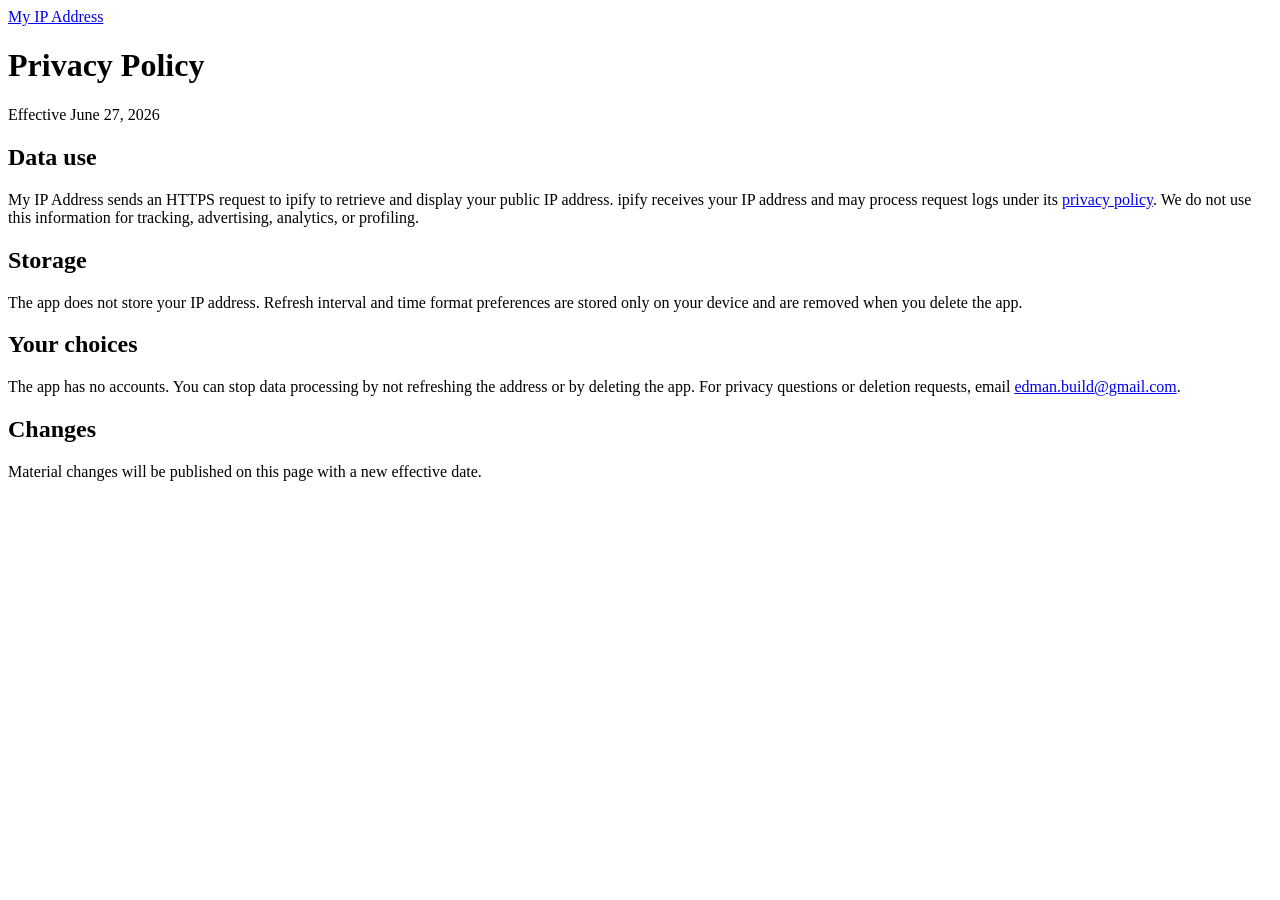
==== docs/privacy.html @ 71d8c607 "Add privacy policy page" ====
<!doctype html>
<html lang="en">
<head>
  <meta charset="utf-8">
  <meta name="viewport" content="width=device-width, initial-scale=1">
  <meta name="description" content="Privacy Policy for My IP Address.">
  <title>Privacy Policy - My IP Address</title>
  <link rel="stylesheet" href="styles.css">
</head>
<body>
  <main>
    <a class="back" href="index.html">My IP Address</a>
    <h1>Privacy Policy</h1>
    <p class="updated">Effective June 27, 2026</p>

    <h2>Data use</h2>
    <p>My IP Address sends an HTTPS request to ipify to retrieve and display your public IP address. ipify receives your IP address and may process request logs under its <a href="https://www.ipify.org/privacy-policy">privacy policy</a>. We do not use this information for tracking, advertising, analytics, or profiling.</p>

    <h2>Storage</h2>
    <p>The app does not store your IP address. Refresh interval and time format preferences are stored only on your device and are removed when you delete the app.</p>

    <h2>Your choices</h2>
    <p>The app has no accounts. You can stop data processing by not refreshing the address or by deleting the app. For privacy questions or deletion requests, email <a href="mailto:edman.build@gmail.com">edman.build@gmail.com</a>.</p>

    <h2>Changes</h2>
    <p>Material changes will be published on this page with a new effective date.</p>
  </main>
</body>
</html>
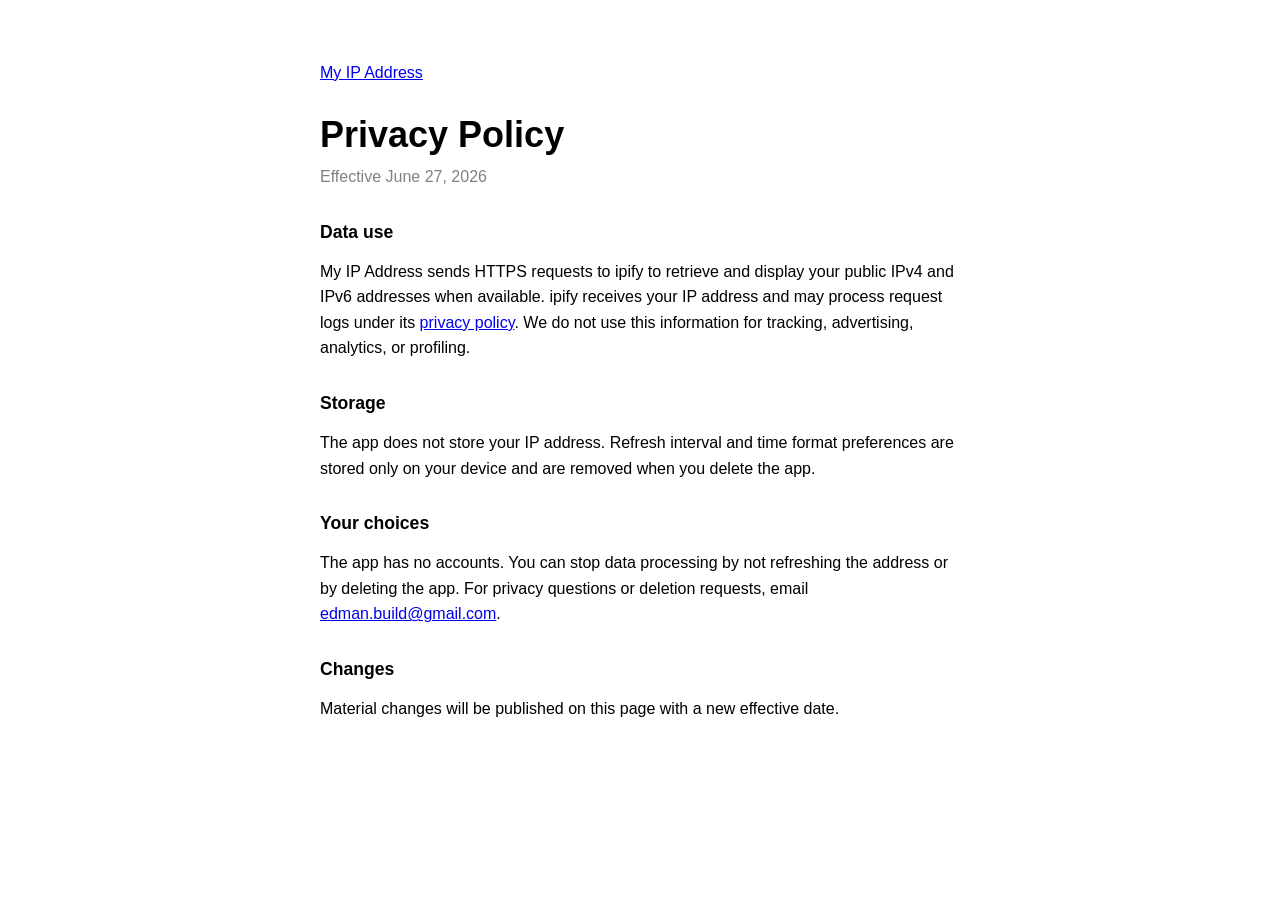
==== commit 8d3d2d91: "Update privacy policy regarding IP address usage" ====
--- a/docs/privacy.html
+++ b/docs/privacy.html
@@ -14,7 +14,7 @@
     <p class="updated">Effective June 27, 2026</p>
 
     <h2>Data use</h2>
-    <p>My IP Address sends an HTTPS request to ipify to retrieve and display your public IP address. ipify receives your IP address and may process request logs under its <a href="https://www.ipify.org/privacy-policy">privacy policy</a>. We do not use this information for tracking, advertising, analytics, or profiling.</p>
+    <p>My IP Address sends HTTPS requests to ipify to retrieve and display your public IPv4 and IPv6 addresses when available. ipify receives your IP address and may process request logs under its <a href="https://www.ipify.org/privacy-policy">privacy policy</a>. We do not use this information for tracking, advertising, analytics, or profiling.</p>
 
     <h2>Storage</h2>
     <p>The app does not store your IP address. Refresh interval and time format preferences are stored only on your device and are removed when you delete the app.</p>
--- a/docs/styles.css
+++ b/docs/styles.css
@@ -0,0 +1,52 @@
+:root {
+  color-scheme: light dark;
+  font-family: -apple-system, BlinkMacSystemFont, "Segoe UI", sans-serif;
+  background: Canvas;
+  color: CanvasText;
+}
+
+body {
+  margin: 0;
+}
+
+main {
+  width: min(40rem, calc(100% - 2rem));
+  margin: 0 auto;
+  padding: 4rem 0;
+}
+
+h1 {
+  margin: 0 0 0.5rem;
+  font-size: 2.25rem;
+  letter-spacing: 0;
+}
+
+h2 {
+  margin: 2rem 0 0.4rem;
+  font-size: 1.1rem;
+  letter-spacing: 0;
+}
+
+p {
+  line-height: 1.6;
+}
+
+a {
+  color: LinkText;
+}
+
+nav {
+  display: flex;
+  gap: 1.25rem;
+  margin-top: 2rem;
+}
+
+.back {
+  display: inline-block;
+  margin-bottom: 2rem;
+}
+
+.updated {
+  color: GrayText;
+  margin-top: 0;
+}
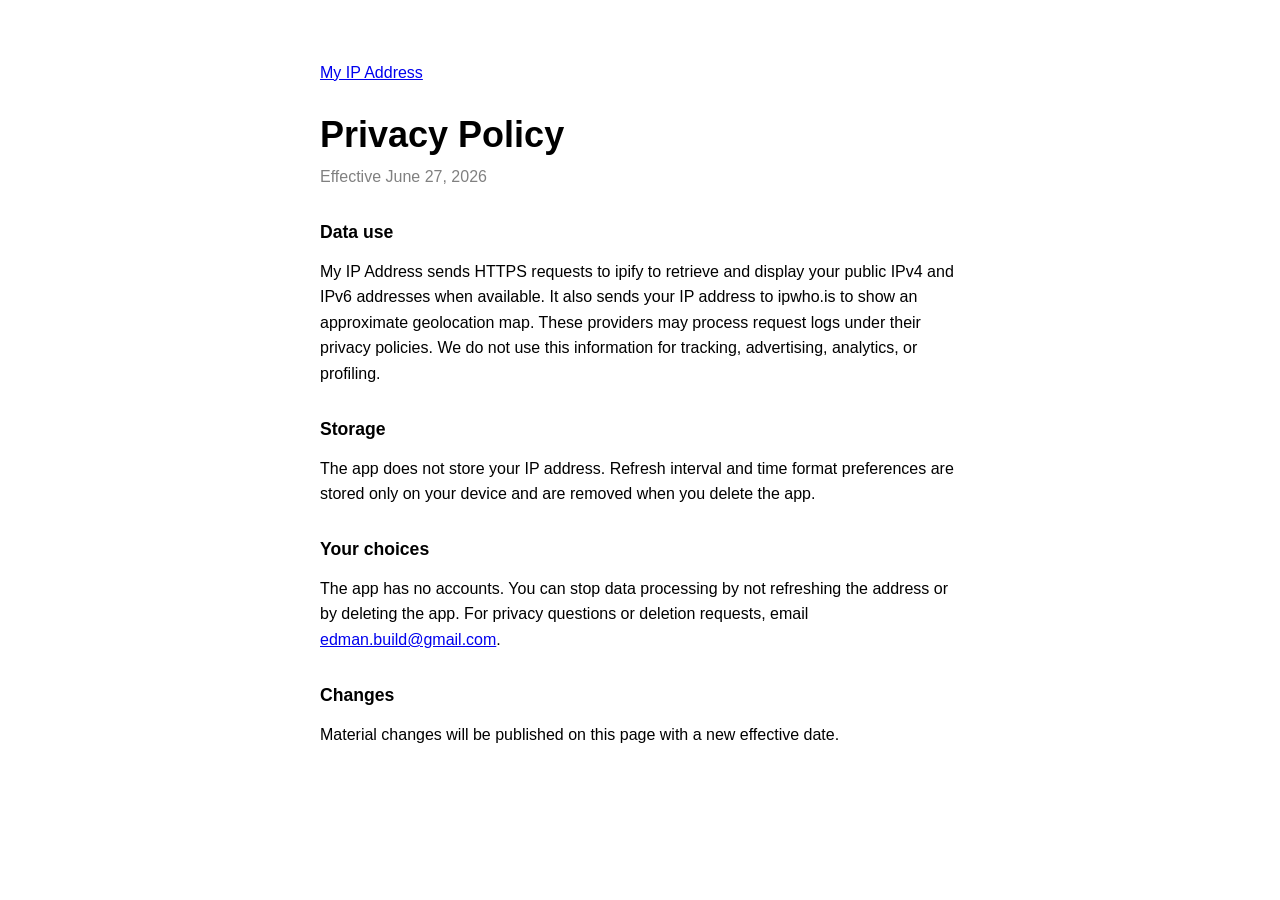
==== commit fcd05b3f: "Update privacy policy to include geolocation data usage" ====
--- a/docs/privacy.html
+++ b/docs/privacy.html
@@ -14,7 +14,7 @@
     <p class="updated">Effective June 27, 2026</p>
 
     <h2>Data use</h2>
-    <p>My IP Address sends HTTPS requests to ipify to retrieve and display your public IPv4 and IPv6 addresses when available. ipify receives your IP address and may process request logs under its <a href="https://www.ipify.org/privacy-policy">privacy policy</a>. We do not use this information for tracking, advertising, analytics, or profiling.</p>
+    <p>My IP Address sends HTTPS requests to ipify to retrieve and display your public IPv4 and IPv6 addresses when available. It also sends your IP address to ipwho.is to show an approximate geolocation map. These providers may process request logs under their privacy policies. We do not use this information for tracking, advertising, analytics, or profiling.</p>
 
     <h2>Storage</h2>
     <p>The app does not store your IP address. Refresh interval and time format preferences are stored only on your device and are removed when you delete the app.</p>
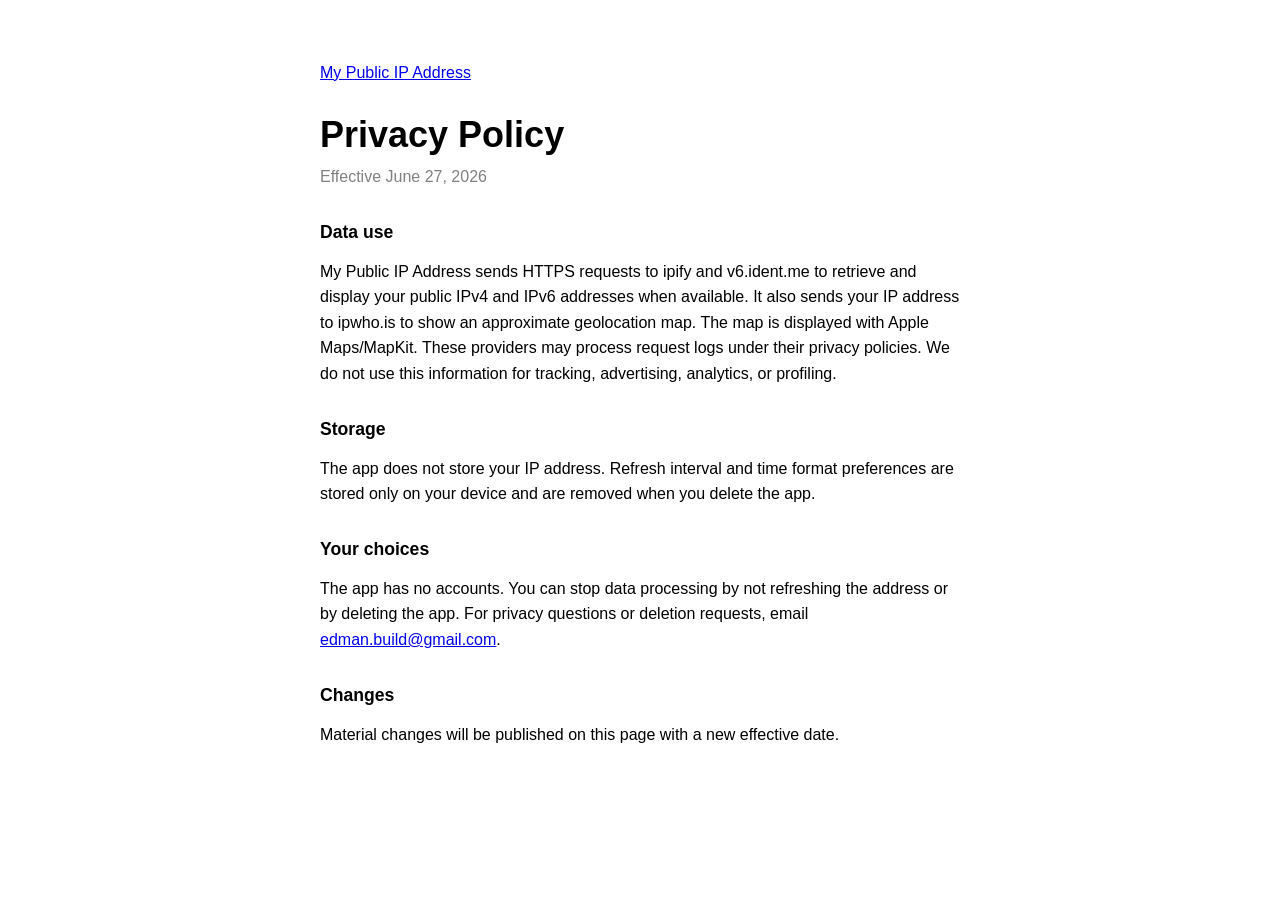
==== commit 7c15598a: "Update privacy page data sources" ====
--- a/docs/privacy.html
+++ b/docs/privacy.html
@@ -3,18 +3,18 @@
 <head>
   <meta charset="utf-8">
   <meta name="viewport" content="width=device-width, initial-scale=1">
-  <meta name="description" content="Privacy Policy for My IP Address.">
-  <title>Privacy Policy - My IP Address</title>
+  <meta name="description" content="Privacy Policy for My Public IP Address.">
+  <title>Privacy Policy - My Public IP Address</title>
   <link rel="stylesheet" href="styles.css">
 </head>
 <body>
   <main>
-    <a class="back" href="index.html">My IP Address</a>
+    <a class="back" href="index.html">My Public IP Address</a>
     <h1>Privacy Policy</h1>
     <p class="updated">Effective June 27, 2026</p>
 
     <h2>Data use</h2>
-    <p>My IP Address sends HTTPS requests to ipify to retrieve and display your public IPv4 and IPv6 addresses when available. It also sends your IP address to ipwho.is to show an approximate geolocation map. These providers may process request logs under their privacy policies. We do not use this information for tracking, advertising, analytics, or profiling.</p>
+    <p>My Public IP Address sends HTTPS requests to ipify and v6.ident.me to retrieve and display your public IPv4 and IPv6 addresses when available. It also sends your IP address to ipwho.is to show an approximate geolocation map. The map is displayed with Apple Maps/MapKit. These providers may process request logs under their privacy policies. We do not use this information for tracking, advertising, analytics, or profiling.</p>
 
     <h2>Storage</h2>
     <p>The app does not store your IP address. Refresh interval and time format preferences are stored only on your device and are removed when you delete the app.</p>
